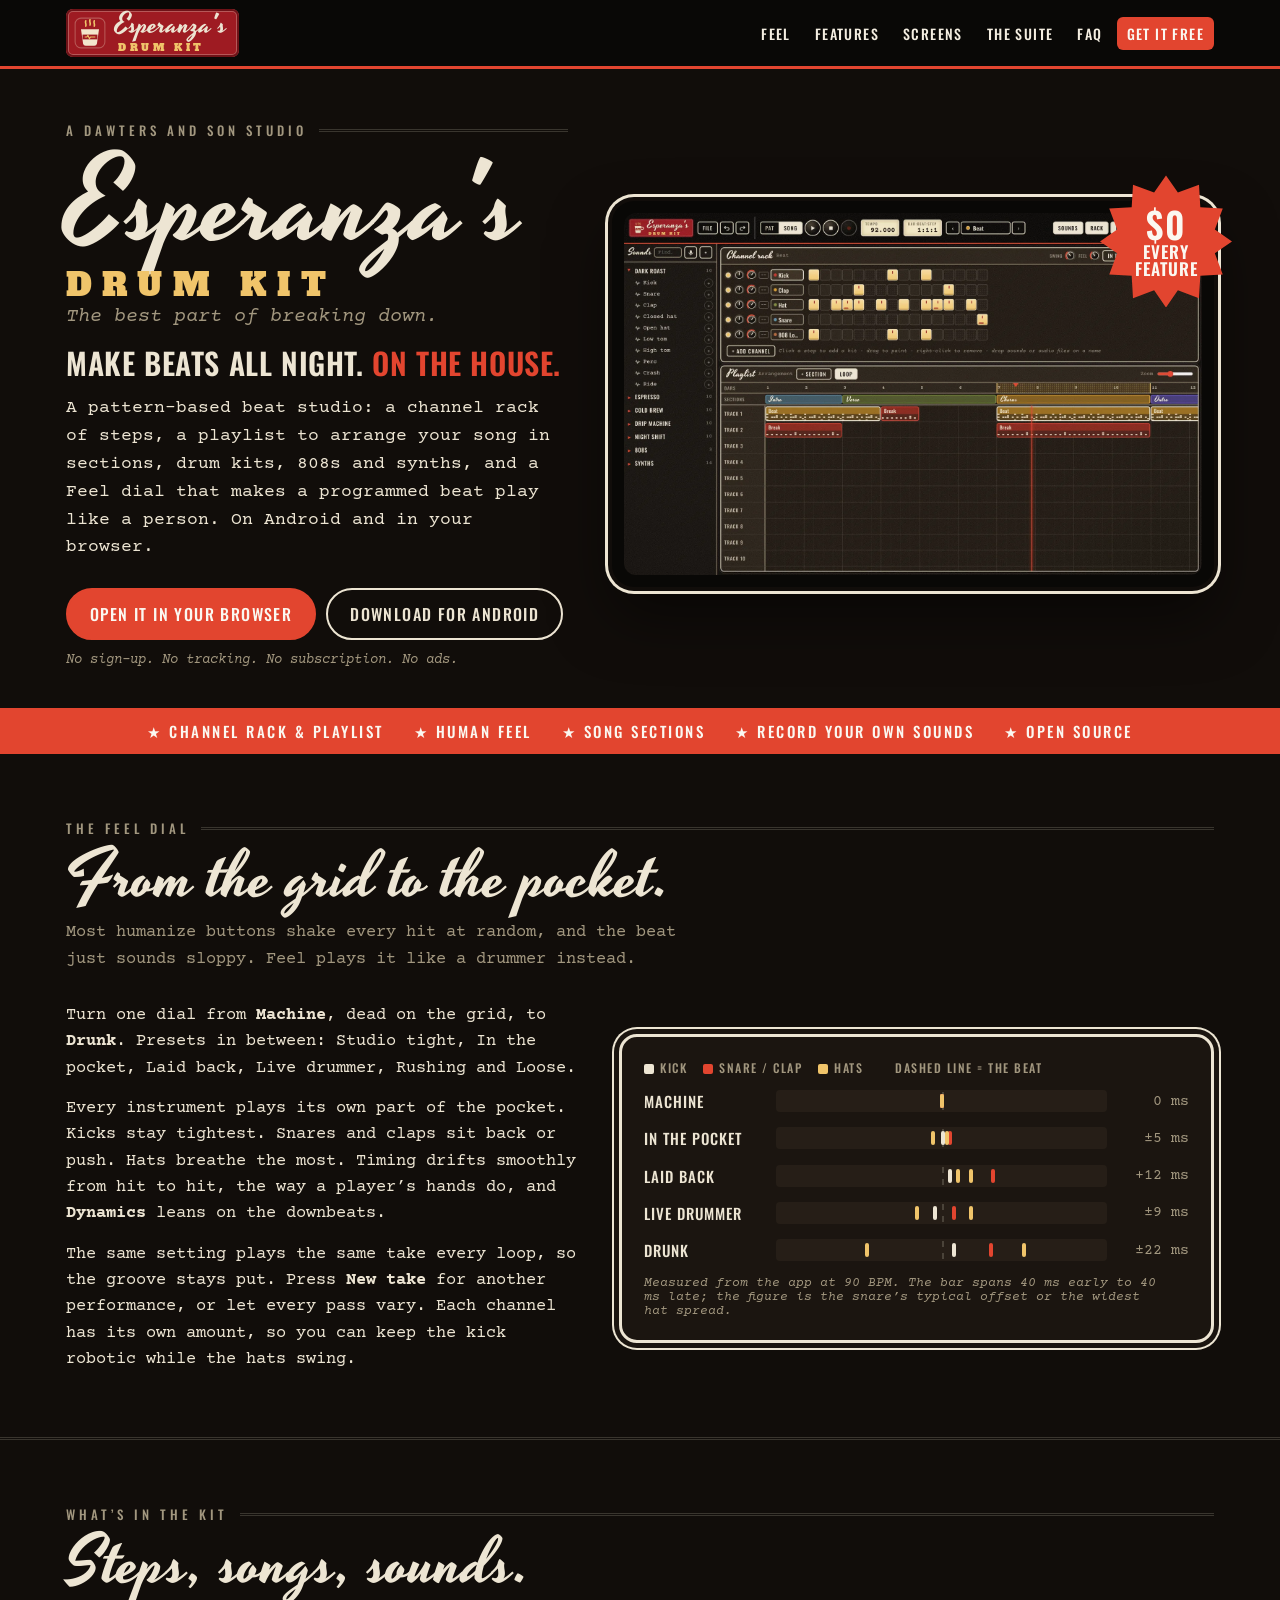
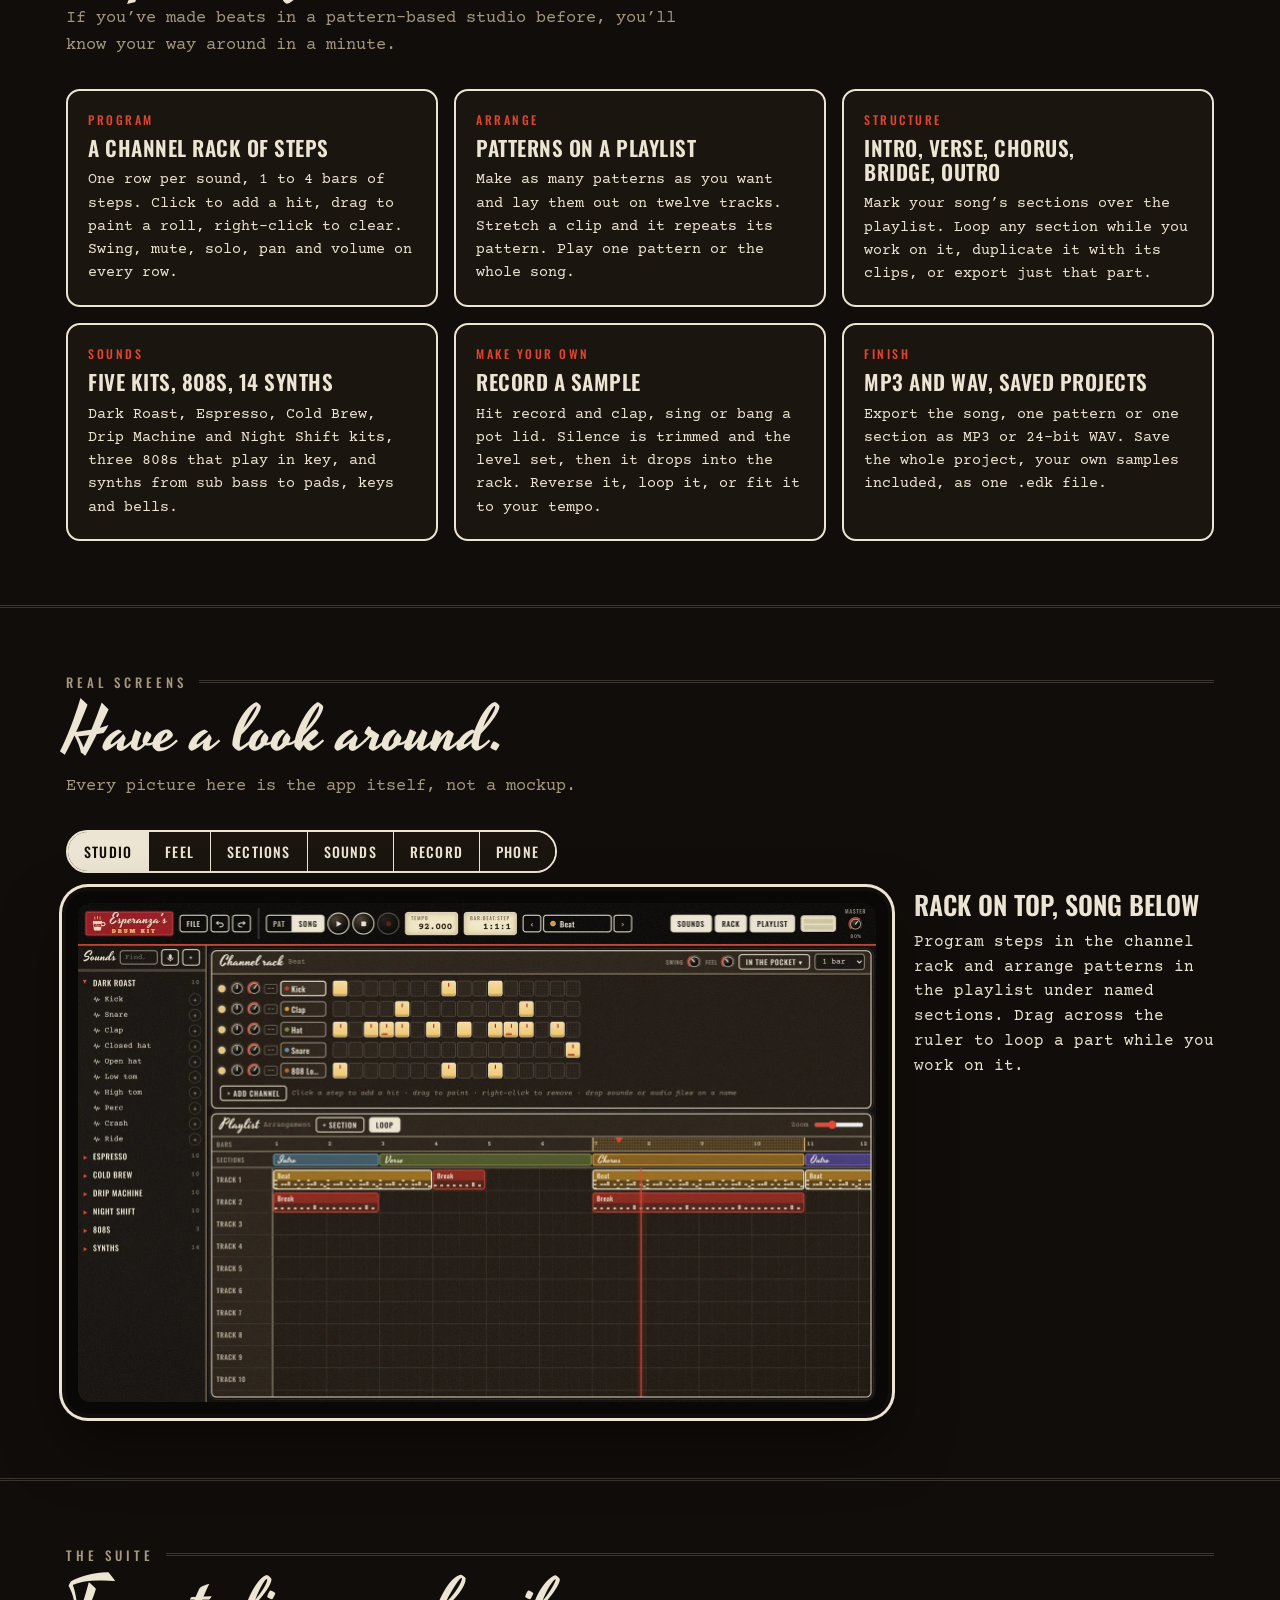
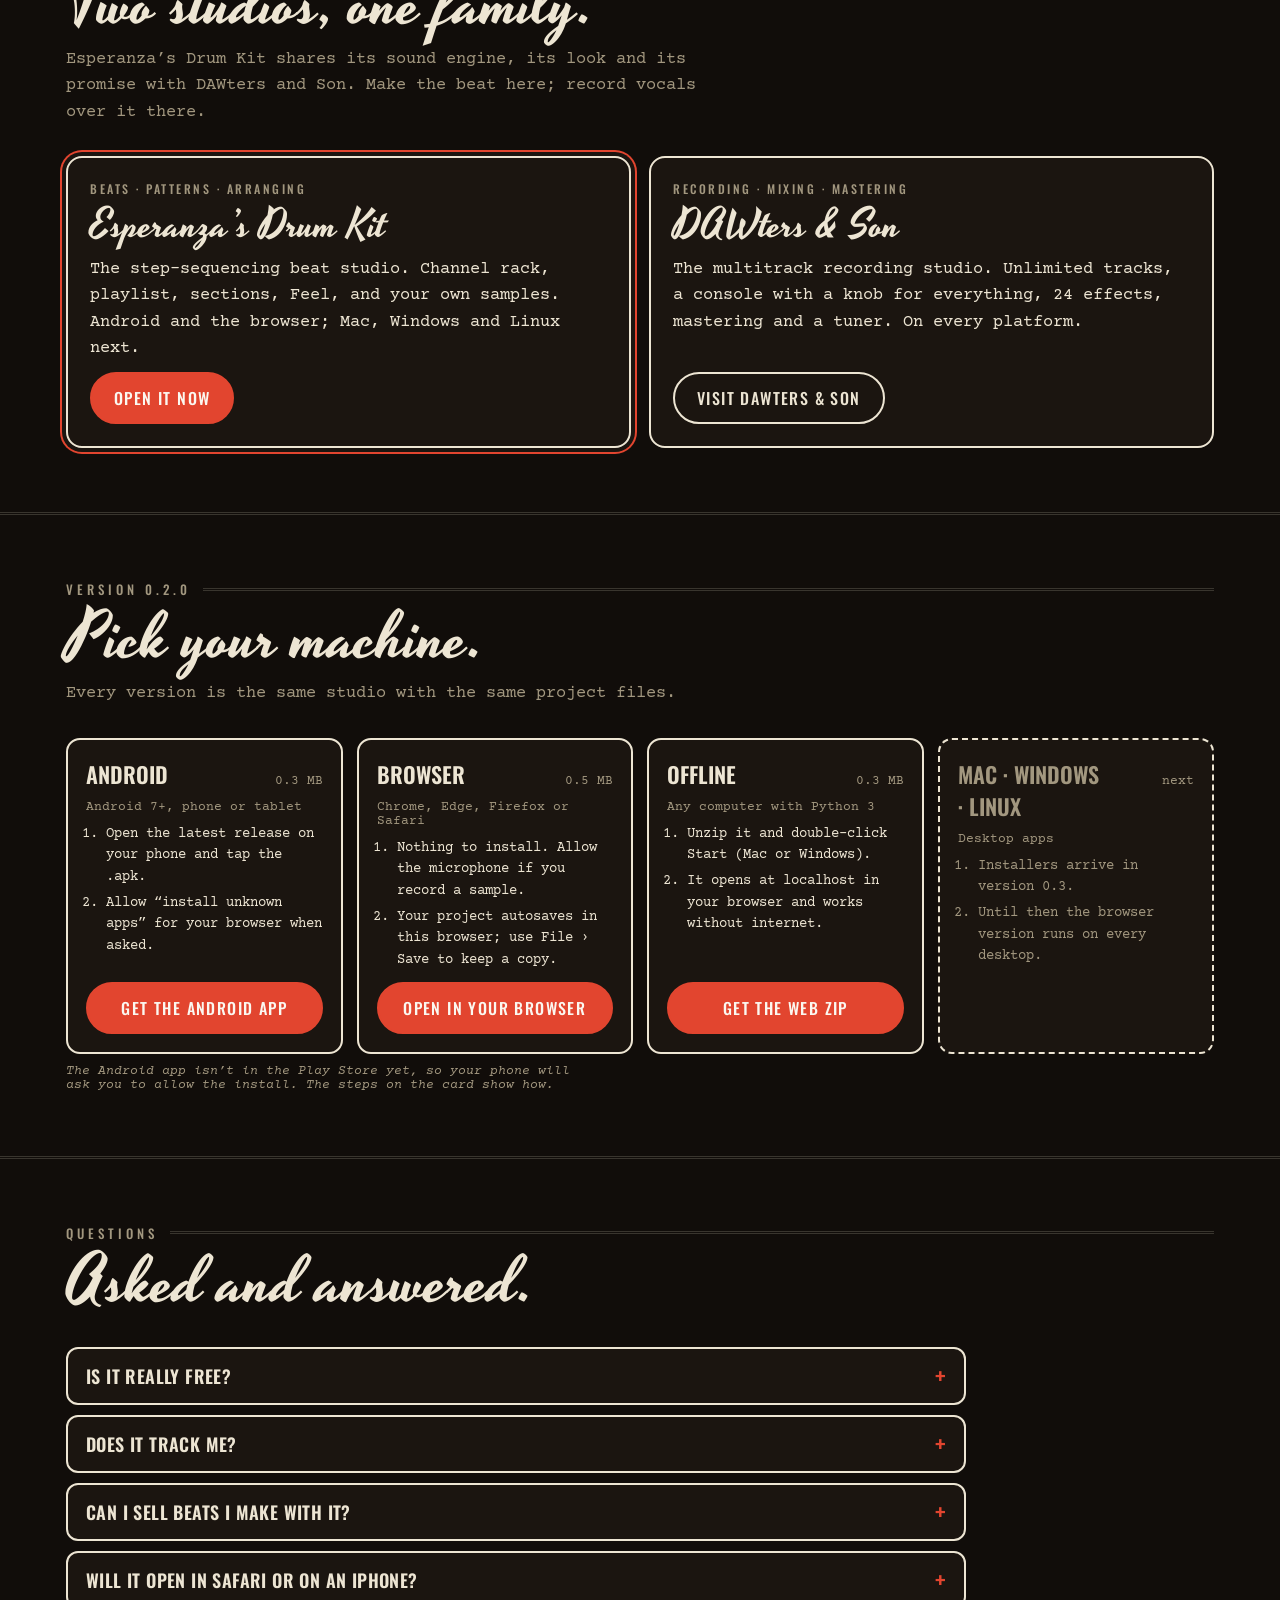
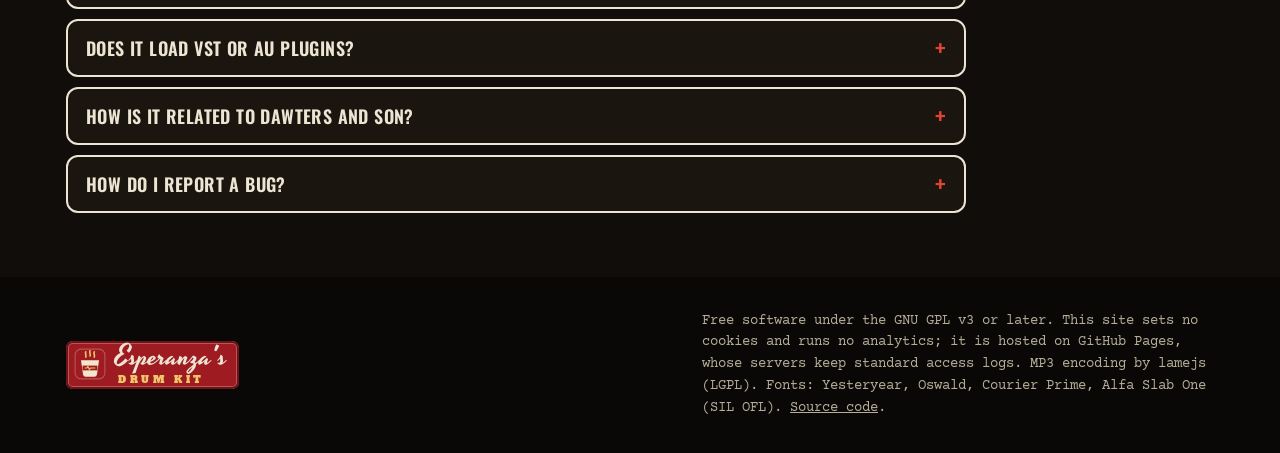
==== site/index.html @ fd04e0df "Suite design system, website and GitHub workflows Percolator v2: the late-show sibling of DAWters an" ====
<!doctype html>
<html lang="en">
<head>
<meta charset="utf-8">
<meta name="viewport" content="width=device-width, initial-scale=1, viewport-fit=cover">
<link rel="icon" href="img/icon.svg" type="image/svg+xml">
<title>Esperanza's Drum Kit</title>
<meta name="description" content="Esperanza's Drum Kit is a free, open-source beat studio: channel rack, playlist, song sections, a Feel dial for human timing, MP3 and WAV export. For Android and the browser. No sign-up, no tracking.">
<meta name="theme-color" content="#090806">
<meta property="og:title" content="Esperanza's Drum Kit: the best part of breaking down">
<meta property="og:description" content="A free, open-source beat studio from the makers of DAWters and Son. No tiers, no sign-up, no tracking.">
<meta property="og:image" content="img/card.webp">
<link rel="preload" href="fonts/yesteryear-latin-400-normal.woff2" as="font" type="font/woff2" crossorigin>
<style>
/* fonts are served from this site: no third-party requests */
@font-face{font-family:'Yesteryear';font-weight:400;font-display:swap;src:url(fonts/yesteryear-latin-400-normal.woff2) format('woff2')}
@font-face{font-family:'Oswald';font-weight:400;font-display:swap;src:url(fonts/oswald-latin-400-normal.woff2) format('woff2')}
@font-face{font-family:'Oswald';font-weight:500;font-display:swap;src:url(fonts/oswald-latin-500-normal.woff2) format('woff2')}
@font-face{font-family:'Oswald';font-weight:600;font-display:swap;src:url(fonts/oswald-latin-600-normal.woff2) format('woff2')}
@font-face{font-family:'Courier Prime';font-weight:400;font-display:swap;src:url(fonts/courier-prime-latin-400-normal.woff2) format('woff2')}
@font-face{font-family:'Courier Prime';font-weight:400;font-style:italic;font-display:swap;src:url(fonts/courier-prime-latin-400-italic.woff2) format('woff2')}
@font-face{font-family:'Courier Prime';font-weight:700;font-display:swap;src:url(fonts/courier-prime-latin-700-normal.woff2) format('woff2')}
@font-face{font-family:'Alfa Slab One';font-weight:400;font-display:swap;src:url(fonts/alfa-slab-one-latin-400-normal.woff2) format('woff2')}
</style>
<style>
/* Layout: the late show of the DAWters and Son broadcast. Black station band with a red pinstripe, coffee-dark paper,
   script title cards, cream ink outlines, one sponsor-red accent, and the can-red wordmark plate as EDK's own mark. */
:root {
  --ink: #EDE5D3; --paper: #110D0A; --card: #1B1510; --card-2: #261E17; --muted: #A2977F; --rule: rgba(237,229,211,.18);
  --red: #E2452F; --red-ink: #FBF8F1; --band: #090806; --band-ink: #F4EEE1; --can: #9E1B22; --can-2: #6F1217; --gold: #F0C46A; --dial: #F1E6C4;
  --script: 'Yesteryear', 'Brush Script MT', cursive;
  --slab: 'Alfa Slab One', Rockwell, 'Roboto Slab', serif;
  --head: 'Oswald', 'Arial Narrow', 'Helvetica Neue', sans-serif;
  --mono: 'Courier Prime', 'Courier New', ui-monospace, monospace;
  --wrap: 1180px;
  color-scheme: dark;
}
* { box-sizing: border-box; }
body { margin: 0; background: var(--paper); color: var(--ink); font: 400 17px/1.55 var(--mono); }
body::before { content: ""; position: fixed; inset: 0 0 auto; height: env(safe-area-inset-top, 0px); z-index: 10; background: var(--band); }
a { color: inherit; }
img { max-width: 100%; display: block; }
.wrap { max-width: var(--wrap); margin: 0 auto; padding-left: max(16px, env(safe-area-inset-left, 0px)); padding-right: max(16px, env(safe-area-inset-right, 0px)); }
h1, h2, h3 { text-wrap: balance; margin: 0; font-weight: 400; }
p { margin: 0; max-width: 64ch; }
:focus-visible { outline: 3px solid var(--red); outline-offset: 3px; }
@media (prefers-reduced-motion: reduce) { * { animation: none !important; transition: none !important; scroll-behavior: auto !important; } }
html { scroll-behavior: smooth; }
/* ---------- station band ---------- */
.band { position: sticky; top: env(safe-area-inset-top, 0px); z-index: 9; background: var(--band); color: var(--band-ink); box-shadow: 0 3px 0 var(--red); }
.band .wrap { display: flex; align-items: center; gap: 18px; padding-block: 9px; }
.plate { display: inline-flex; align-items: center; gap: 8px; padding: 3px 12px 4px 7px; background: var(--can); border-radius: 7px; box-shadow: inset 0 0 0 2px var(--can-2), inset 0 0 0 3px rgba(237,229,211,.3); text-decoration: none; color: var(--ink); }
.plate img { width: 34px; height: 34px; }
.plate span { display: block; line-height: 1; }
.plate b { display: block; font: 400 28px/1 var(--script); margin-bottom: 3px; }
.plate small { display: block; font: 400 10px/1 var(--slab); letter-spacing: 3.6px; color: var(--gold); padding-left: 3px; }
.nav { display: flex; gap: 4px; margin-left: auto; flex-wrap: wrap; justify-content: flex-end; }
.nav a { font: 500 14px var(--head); letter-spacing: 1.4px; text-transform: uppercase; text-decoration: none; padding: 6px 10px; border-radius: 6px; }
.nav a:hover { background: var(--band-ink); color: var(--band); }
.nav a.cta { background: var(--red); color: var(--red-ink); }
@media (max-width: 760px) { .nav a:not(.cta) { display: none; } }
/* ---------- hero ---------- */
.hero { padding-block: 54px 40px; }
.hero .wrap { display: grid; grid-template-columns: minmax(0, 1fr) minmax(0, 1.2fr); gap: 44px; align-items: center; }
.eyebrow { font: 500 13px var(--head); letter-spacing: 4px; text-transform: uppercase; color: var(--muted); display: flex; align-items: center; gap: 12px; }
.eyebrow::after { content: ''; flex: 1; border-top: 3px double var(--rule); }
.hero h1 { margin-block: 14px 4px; line-height: .9; }
.hero h1 b { display: block; font: 400 clamp(70px, 9vw, 118px)/.95 var(--script); font-weight: 400; }
.hero h1 small { display: block; font: 400 clamp(22px, 2.6vw, 32px)/1 var(--slab); letter-spacing: .32em; color: var(--gold); margin-top: 6px; }
.motto { font: italic 400 20px var(--mono); color: var(--muted); margin-bottom: 18px; }
.hero .sub { font: 600 clamp(22px, 2.6vw, 30px)/1.15 var(--head); text-transform: uppercase; letter-spacing: .6px; margin-bottom: 14px; }
.hero .sub em { font-style: normal; color: var(--red); }
.hero p.lead { font-size: 18px; margin-bottom: 26px; }
.btns { display: flex; flex-wrap: wrap; gap: 10px; }
.btn { display: inline-flex; align-items: center; gap: 8px; padding: 12px 22px; border: 2px solid var(--ink); border-radius: 999px; font: 500 16px var(--head); letter-spacing: 1.4px; text-transform: uppercase; text-decoration: none; background: transparent; color: var(--ink); cursor: pointer; }
.btn:hover { background: var(--card-2); }
.btn.red { background: var(--red); border-color: var(--red); color: var(--red-ink); }
.btn.red:hover { filter: brightness(1.08); }
.small-note { font: italic 400 14px var(--mono); color: var(--muted); margin-top: 12px; }
.tv { position: relative; background: var(--band); padding: 12px; border-radius: 22px; box-shadow: 0 0 0 4px var(--paper), 0 0 0 7px var(--ink), 0 28px 60px rgba(0,0,0,.5); }
.tv img { border-radius: 12px; width: 100%; height: auto; aspect-ratio: 16 / 10; object-fit: cover; }
.burst { position: absolute; top: -26px; right: -18px; width: 132px; height: 132px; display: grid; place-items: center; text-align: center; background: var(--red); color: var(--red-ink); font: 600 17px/1.05 var(--head); text-transform: uppercase; letter-spacing: 1px;
  clip-path: polygon(50% 0, 59% 13%, 75% 7%, 76% 24%, 93% 25%, 87% 41%, 100% 50%, 87% 59%, 93% 75%, 76% 76%, 75% 93%, 59% 87%, 50% 100%, 41% 87%, 25% 93%, 24% 76%, 7% 75%, 13% 59%, 0 50%, 13% 41%, 7% 25%, 24% 24%, 25% 7%, 41% 13%); }
.burst b { font-size: 36px; display: block; }
@media (max-width: 900px) { .hero .wrap { grid-template-columns: 1fr; } .burst { width: 104px; height: 104px; font-size: 14px; right: -6px; } .burst b { font-size: 28px; } }
/* ---------- ribbon ---------- */
.ribbon { background: var(--red); color: var(--red-ink); }
.ribbon .wrap { display: flex; flex-wrap: wrap; gap: 8px 30px; justify-content: center; padding-block: 12px; font: 500 15px var(--head); letter-spacing: 2.5px; text-transform: uppercase; }
.ribbon span::before { content: '★ '; }
/* ---------- sections ---------- */
section.s { padding-block: 64px; scroll-margin-top: 64px; }
section.s + section.s { border-top: 3px double var(--rule); }
.title-card { display: flex; flex-direction: column; gap: 8px; margin-bottom: 30px; }
.title-card h2 { font: 400 clamp(44px, 5.6vw, 66px)/1 var(--script); }
.title-card p { color: var(--muted); }
/* feel dial */
.feel { display: grid; grid-template-columns: minmax(0, 1fr) minmax(0, 1.15fr); gap: 36px; align-items: center; }
.scale { border: 3px solid var(--ink); border-radius: 18px; background: var(--card); box-shadow: 0 0 0 5px var(--card), 0 0 0 7px var(--ink); padding: 22px; display: flex; flex-direction: column; gap: 14px; }
.scale .row { display: grid; grid-template-columns: 120px minmax(0, 1fr) 70px; gap: 12px; align-items: center; font-size: 15px; }
.scale .row b { font: 500 15px var(--head); letter-spacing: 1px; text-transform: uppercase; }
.scale .row i { font-style: normal; color: var(--muted); text-align: right; font-variant-numeric: tabular-nums; }
.track { position: relative; height: 22px; border-radius: 4px; background: var(--card-2); }
.track::before { content: ''; position: absolute; left: 50%; top: 2px; bottom: 2px; border-left: 2px dashed var(--rule); }
.track span { position: absolute; top: 4px; width: 4px; height: 14px; border-radius: 2px; background: var(--gold); margin-left: -2px; }
.track span.k { background: var(--ink); }
.track span.s { background: var(--red); }
.legend { display: flex; gap: 16px; flex-wrap: wrap; font: 500 12px var(--head); letter-spacing: 1.5px; text-transform: uppercase; color: var(--muted); }
.legend span::before { content: ''; display: inline-block; width: 10px; height: 10px; border-radius: 2px; margin-right: 6px; vertical-align: -1px; background: var(--c); }
@media (max-width: 860px) { .feel { grid-template-columns: 1fr; } .scale .row { grid-template-columns: 92px minmax(0, 1fr) 56px; } }
/* features */
.feat { display: grid; grid-template-columns: repeat(3, minmax(0, 1fr)); gap: 16px; }
.f { border: 2px solid var(--ink); border-radius: 14px; background: var(--card); padding: 20px; display: flex; flex-direction: column; gap: 8px; }
.f h3 { font: 600 21px/1.15 var(--head); letter-spacing: .5px; text-transform: uppercase; }
.f .k { font: 500 12px var(--head); letter-spacing: 2.5px; text-transform: uppercase; color: var(--red); }
.f p { font-size: 15px; }
@media (max-width: 960px) { .feat { grid-template-columns: repeat(2, minmax(0, 1fr)); } }
@media (max-width: 600px) { .feat { grid-template-columns: 1fr; } }
/* screens */
.tabs { display: inline-flex; flex-wrap: wrap; border: 2px solid var(--ink); border-radius: 999px; overflow: hidden; margin-bottom: 18px; }
.tabs button { border: 0; background: var(--card); color: var(--ink); padding: 9px 16px; font: 500 14px var(--head); letter-spacing: 1.2px; text-transform: uppercase; cursor: pointer; }
.tabs button + button { border-left: 1px solid var(--ink); }
.tabs button[aria-selected="true"] { background: var(--ink); color: var(--paper); }
.screen { display: grid; grid-template-columns: minmax(0, 1fr) 300px; gap: 26px; align-items: start; }
.screen .tv img { aspect-ratio: auto; }
.screen.phone { grid-template-columns: 300px minmax(0, 1fr); }
.screen.phone .tv { max-width: 300px; }
.cap h3 { font: 600 26px/1.1 var(--head); text-transform: uppercase; margin-bottom: 10px; }
.cap p { font-size: 16px; }
@media (max-width: 900px) { .screen, .screen.phone { grid-template-columns: 1fr; } .screen.phone .tv { margin-inline: auto; } }
/* the suite */
.suite { display: grid; grid-template-columns: repeat(2, minmax(0, 1fr)); gap: 18px; }
.app { border: 2px solid var(--ink); border-radius: 16px; background: var(--card); padding: 22px; display: flex; flex-direction: column; gap: 10px; }
.app.here { box-shadow: 0 0 0 4px var(--card), 0 0 0 6px var(--red); }
.app h3 { font: 400 40px/1 var(--script); }
.app .k { font: 500 12px var(--head); letter-spacing: 2.5px; text-transform: uppercase; color: var(--muted); }
.app .btn { align-self: flex-start; margin-top: auto; }
@media (max-width: 760px) { .suite { grid-template-columns: 1fr; } }
/* downloads */
.dl { display: grid; grid-template-columns: repeat(auto-fill, minmax(260px, 1fr)); gap: 14px; }
.d { border: 2px solid var(--ink); border-radius: 14px; background: var(--card); padding: 18px; display: flex; flex-direction: column; gap: 10px; }
.d.soon { border-style: dashed; color: var(--muted); }
.d h3 { font: 600 22px var(--head); text-transform: uppercase; display: flex; justify-content: space-between; align-items: baseline; gap: 8px; }
.d h3 small { font: 400 13px var(--mono); color: var(--muted); text-transform: none; }
.d .file { font: 400 13px var(--mono); color: var(--muted); }
.d ol { margin: 0; padding-left: 20px; font-size: 14px; display: flex; flex-direction: column; gap: 4px; }
.d .btn { justify-content: center; margin-top: auto; }
.src { font: italic 400 13px var(--mono); color: var(--muted); margin-top: 10px; }
/* faq */
.faq { display: grid; gap: 10px; max-width: 900px; }
details { border: 2px solid var(--ink); border-radius: 12px; background: var(--card); padding: 0 18px; }
summary { cursor: pointer; padding: 14px 0; font: 600 18px var(--head); text-transform: uppercase; letter-spacing: .4px; list-style: none; display: flex; justify-content: space-between; gap: 12px; }
summary::-webkit-details-marker { display: none; }
summary::after { content: '+'; color: var(--red); font-size: 24px; line-height: 1; }
details[open] summary::after { content: '–'; }
details p { padding-bottom: 16px; font-size: 15px; }
/* footer */
footer { background: var(--band); color: var(--band-ink); }
footer .wrap { padding-block: 34px; display: flex; flex-wrap: wrap; gap: 18px 40px; justify-content: space-between; align-items: center; font-size: 14px; }
footer p { color: #B6AC98; max-width: 64ch; }
</style>
</head>
<body>
<header class="band">
  <div class="wrap">
    <a class="plate" href="#top"><img src="img/icon.svg" alt="" width="34" height="34"><span><b>Esperanza's</b><small>DRUM KIT</small></span></a>
    <nav class="nav" aria-label="Sections">
      <a href="#feel">Feel</a><a href="#features">Features</a><a href="#screens">Screens</a><a href="#suite">The suite</a><a href="#faq">FAQ</a><a class="cta" href="#get">Get it free</a>
    </nav>
  </div>
</header>

<main id="top">
  <section class="hero">
    <div class="wrap">
      <div>
        <div class="eyebrow">A DAWters and Son studio</div>
        <h1><b>Esperanza's</b><small>DRUM KIT</small></h1>
        <p class="motto">The best part of breaking down.</p>
        <div class="sub">Make beats all night. <em>On the house.</em></div>
        <p class="lead">A pattern-based beat studio: a channel rack of steps, a playlist to arrange your song in sections, drum kits, 808s and synths, and a Feel dial that makes a programmed beat play like a person. On Android and in your browser.</p>
        <div class="btns"><a class="btn red" href="app/">Open it in your browser</a><a class="btn" href="#get">Download for Android</a></div>
        <p class="small-note">No sign-up. No tracking. No subscription. No ads.</p>
      </div>
      <div class="tv">
        <img src="img/studio.webp" width="1600" height="1000" alt="The studio: the channel rack with a beat programmed in its steps, and the playlist below with Intro, Verse, Chorus and Outro sections and the chorus looping.">
        <div class="burst"><span><b>$0</b>every<br>feature</span></div>
      </div>
    </div>
  </section>

  <div class="ribbon"><div class="wrap"><span>Channel rack &amp; playlist</span><span>Human feel</span><span>Song sections</span><span>Record your own sounds</span><span>Open source</span></div></div>

  <section class="s" id="feel">
    <div class="wrap">
      <div class="title-card"><div class="eyebrow">The Feel dial</div><h2>From the grid to the pocket.</h2><p>Most humanize buttons shake every hit at random, and the beat just sounds sloppy. Feel plays it like a drummer instead.</p></div>
      <div class="feel">
        <div style="display:flex;flex-direction:column;gap:14px">
          <p>Turn one dial from <b>Machine</b>, dead on the grid, to <b>Drunk</b>. Presets in between: Studio tight, In the pocket, Laid back, Live drummer, Rushing and Loose.</p>
          <p>Every instrument plays its own part of the pocket. Kicks stay tightest. Snares and claps sit back or push. Hats breathe the most. Timing drifts smoothly from hit to hit, the way a player’s hands do, and <b>Dynamics</b> leans on the downbeats.</p>
          <p>The same setting plays the same take every loop, so the groove stays put. Press <b>New take</b> for another performance, or let every pass vary. Each channel has its own amount, so you can keep the kick robotic while the hats swing.</p>
        </div>
        <div class="scale" role="img" aria-label="Where hits land at three Feel settings: on the grid at Machine; a laid-back snare about 12 milliseconds late at Laid back; a wider spread at Drunk.">
          <div class="legend"><span style="--c:var(--ink)">Kick</span><span style="--c:var(--red)">Snare / clap</span><span style="--c:var(--gold)">Hats</span><span>Dashed line = the beat</span></div>
          <div class="row"><b>Machine</b><div class="track"><span class="k" style="left:50%"></span><span class="s" style="left:50%"></span><span style="left:50%"></span></div><i>0 ms</i></div>
          <div class="row"><b>In the pocket</b><div class="track"><span class="k" style="left:50.4%"></span><span class="s" style="left:52.4%"></span><span style="left:51.6%"></span><span style="left:47.5%"></span></div><i>±5 ms</i></div>
          <div class="row"><b>Laid back</b><div class="track"><span class="k" style="left:52.5%"></span><span class="s" style="left:65.4%"></span><span style="left:58.8%"></span><span style="left:55%"></span></div><i>+12 ms</i></div>
          <div class="row"><b>Live drummer</b><div class="track"><span class="k" style="left:48.1%"></span><span class="s" style="left:53.8%"></span><span style="left:42.5%"></span><span style="left:58.8%"></span></div><i>±9 ms</i></div>
          <div class="row"><b>Drunk</b><div class="track"><span class="k" style="left:53.8%"></span><span class="s" style="left:65%"></span><span style="left:27.5%"></span><span style="left:75%"></span></div><i>±22 ms</i></div>
          <p class="src" style="margin:0">Measured from the app at 90 BPM. The bar spans 40 ms early to 40 ms late; the figure is the snare’s typical offset or the widest hat spread.</p>
        </div>
      </div>
    </div>
  </section>

  <section class="s" id="features">
    <div class="wrap">
      <div class="title-card"><div class="eyebrow">What’s in the kit</div><h2>Steps, songs, sounds.</h2><p>If you’ve made beats in a pattern-based studio before, you’ll know your way around in a minute.</p></div>
      <div class="feat">
        <div class="f"><div class="k">Program</div><h3>A channel rack of steps</h3><p>One row per sound, 1 to 4 bars of steps. Click to add a hit, drag to paint a roll, right-click to clear. Swing, mute, solo, pan and volume on every row.</p></div>
        <div class="f"><div class="k">Arrange</div><h3>Patterns on a playlist</h3><p>Make as many patterns as you want and lay them out on twelve tracks. Stretch a clip and it repeats its pattern. Play one pattern or the whole song.</p></div>
        <div class="f"><div class="k">Structure</div><h3>Intro, verse, chorus, bridge, outro</h3><p>Mark your song’s sections over the playlist. Loop any section while you work on it, duplicate it with its clips, or export just that part.</p></div>
        <div class="f"><div class="k">Sounds</div><h3>Five kits, 808s, 14 synths</h3><p>Dark Roast, Espresso, Cold Brew, Drip Machine and Night Shift kits, three 808s that play in key, and synths from sub bass to pads, keys and bells.</p></div>
        <div class="f"><div class="k">Make your own</div><h3>Record a sample</h3><p>Hit record and clap, sing or bang a pot lid. Silence is trimmed and the level set, then it drops into the rack. Reverse it, loop it, or fit it to your tempo.</p></div>
        <div class="f"><div class="k">Finish</div><h3>MP3 and WAV, saved projects</h3><p>Export the song, one pattern or one section as MP3 or 24-bit WAV. Save the whole project, your own samples included, as one .edk file.</p></div>
      </div>
    </div>
  </section>

  <section class="s" id="screens">
    <div class="wrap">
      <div class="title-card"><div class="eyebrow">Real screens</div><h2>Have a look around.</h2><p>Every picture here is the app itself, not a mockup.</p></div>
      <div class="tabs" role="tablist" aria-label="Screens" id="tabs"></div>
      <div id="screen"></div>
    </div>
  </section>

  <section class="s" id="suite">
    <div class="wrap">
      <div class="title-card"><div class="eyebrow">The suite</div><h2>Two studios, one family.</h2><p>Esperanza’s Drum Kit shares its sound engine, its look and its promise with DAWters and Son. Make the beat here; record vocals over it there.</p></div>
      <div class="suite">
        <div class="app here"><div class="k">Beats · patterns · arranging</div><h3>Esperanza’s Drum Kit</h3><p>The step-sequencing beat studio. Channel rack, playlist, sections, Feel, and your own samples. Android and the browser; Mac, Windows and Linux next.</p><a class="btn red" href="app/">Open it now</a></div>
        <div class="app"><div class="k">Recording · mixing · mastering</div><h3>DAWters &amp; Son</h3><p>The multitrack recording studio. Unlimited tracks, a console with a knob for everything, 24 effects, mastering and a tuner. On every platform.</p><a class="btn" href="https://dawters-and-son.github.io/dawters-and-son/" rel="noopener">Visit DAWters &amp; Son</a></div>
      </div>
    </div>
  </section>

  <section class="s" id="get">
    <div class="wrap">
      <div class="title-card"><div class="eyebrow" id="ver">Version 0.2</div><h2>Pick your machine.</h2><p>Every version is the same studio with the same project files.</p></div>
      <div class="dl" id="dl"></div>
      <p class="src">The Android app isn’t in the Play Store yet, so your phone will ask you to allow the install. The steps on the card show how.</p>
    </div>
  </section>

  <section class="s" id="faq">
    <div class="wrap">
      <div class="title-card"><div class="eyebrow">Questions</div><h2>Asked and answered.</h2></div>
      <div class="faq">
        <details><summary>Is it really free?</summary><p>Yes. No paid tiers, no ads, no account, no trial and no data collection. The source code is public under the GNU GPL, so anyone can read it, change it and share it.</p></details>
        <details><summary>Does it track me?</summary><p>No. The app has no analytics and never sends anything over the internet. Your beats, samples and settings stay on your device.</p></details>
        <details><summary>Can I sell beats I make with it?</summary><p>Yes. What you make is yours. Every factory drum sound is synthesised by the app itself, so there are no sample licences to worry about either.</p></details>
        <details><summary>Will it open in Safari or on an iPhone?</summary><p>Yes, from this site: use the “Open it in your browser” button. Safari won’t start the audio engine from a file you open directly, so if you download the web version, run its Start launcher instead.</p></details>
        <details><summary>Does it load VST or AU plugins?</summary><p>Not yet. Plugin hosting is planned for the desktop versions. Phones and browsers can’t load outside plugins, so everything built in works everywhere.</p></details>
        <details><summary>How is it related to DAWters and Son?</summary><p>It’s the beat-making half of the same suite. Both share the sound engine and the look, and both are free and open source.</p></details>
        <details><summary>How do I report a bug?</summary><p>Open an issue on the project’s code page with what you did, what you expected and what happened, plus your device and the version from File › About.</p></details>
      </div>
    </div>
  </section>
</main>

<footer>
  <div class="wrap">
    <a class="plate" href="#top"><img src="img/icon.svg" alt="" width="34" height="34"><span><b>Esperanza's</b><small>DRUM KIT</small></span></a>
    <p>Free software under the GNU GPL v3 or later. This site sets no cookies and runs no analytics; it is hosted on GitHub Pages, whose servers keep standard access logs. MP3 encoding by lamejs (LGPL). Fonts: Yesteryear, Oswald, Courier Prime, Alfa Slab One (SIL OFL). <a id="srcLink" href="#">Source code</a>.</p>
  </div>
</footer>

<script>
// Where the files live: change these lines if the project moves.
const REPO = 'https://github.com/Esperanza-s-Drum-Kit/Esperanza-s-Drum-Kit';
const RELEASES = REPO + '/releases';
const V = '0.2.0';
document.getElementById('srcLink').href = REPO;
document.getElementById('ver').textContent = 'Version ' + V;
const DL = [
  { os: 'Android', req: 'Android 7+, phone or tablet', href: RELEASES + '/latest', label: 'Get the Android app', size: '0.3 MB', steps: ['Open the latest release on your phone and tap the .apk.', 'Allow “install unknown apps” for your browser when asked.'] },
  { os: 'Browser', req: 'Chrome, Edge, Firefox or Safari', href: 'app/', label: 'Open in your browser', size: '0.5 MB', steps: ['Nothing to install. Allow the microphone if you record a sample.', 'Your project autosaves in this browser; use File › Save to keep a copy.'] },
  { os: 'Offline', req: 'Any computer with Python 3', href: RELEASES + '/latest', label: 'Get the web zip', size: '0.3 MB', steps: ['Unzip it and double-click Start (Mac or Windows).', 'It opens at localhost in your browser and works without internet.'] },
  { os: 'Mac · Windows · Linux', req: 'Desktop apps', soon: true, size: 'next', steps: ['Installers arrive in version 0.3.', 'Until then the browser version runs on every desktop.'] },
];
const dl = document.getElementById('dl');
DL.forEach((d) => {
  const card = document.createElement('div'); card.className = 'd' + (d.soon ? ' soon' : '');
  card.innerHTML = '<h3>' + d.os + '<small>' + d.size + '</small></h3><div class="file">' + d.req + '</div><ol>' + d.steps.map((s) => '<li>' + s.replace(/</g, '&lt;') + '</li>').join('') + '</ol>';
  if (!d.soon) { const a = document.createElement('a'); a.className = 'btn red'; a.href = d.href; a.rel = 'noopener'; a.textContent = d.label; card.append(a); }
  dl.append(card);
});
const SCREENS = [
  { k: 'studio', t: 'Studio', img: 'studio.webp', h: 'Rack on top, song below', p: 'Program steps in the channel rack and arrange patterns in the playlist under named sections. Drag across the ruler to loop a part while you work on it.' },
  { k: 'feel', t: 'Feel', img: 'feel.webp', h: 'Human timing, on your terms', p: 'Pick a preset or set Amount, Push and Dynamics yourself. The little ticks inside each step show exactly where every hit moved.' },
  { k: 'sections', t: 'Sections', img: 'sections.webp', h: 'Build the song in parts', p: 'Each section can loop, play from its start, duplicate itself with its clips, or export on its own as MP3 or WAV.' },
  { k: 'channel', t: 'Sounds', img: 'channel.webp', h: 'Shape every sound', p: 'Pitch, envelope, filter and level for every sampler, plus reverse, normalize, loop and fit-to-tempo for loops.' },
  { k: 'record', t: 'Record', img: 'record.webp', h: 'Your sounds, in a tap', p: 'Record from the microphone, with the beat playing if you like. The take is trimmed, levelled and named, then added to the rack.' },
  { k: 'phone', t: 'Phone', img: 'phone-rack.webp', phone: true, h: 'The whole studio on your phone', p: 'Rack, playlist and sounds are one tap apart on the bottom bar. Steps are sized for thumbs.' },
];
const tabs = document.getElementById('tabs'), screen = document.getElementById('screen');
const show = (s) => {
  tabs.querySelectorAll('button').forEach((b) => b.setAttribute('aria-selected', b.dataset.k === s.k ? 'true' : 'false'));
  screen.className = 'screen' + (s.phone ? ' phone' : '');
  screen.innerHTML = '<div class="tv"><img src="img/' + s.img + '" alt="' + s.h + '" width="' + (s.phone ? 700 : 1600) + '" height="' + (s.phone ? 1515 : 1000) + '"></div><div class="cap"><h3>' + s.h + '</h3><p>' + s.p + '</p></div>';
};
SCREENS.forEach((s) => { const b = document.createElement('button'); b.setAttribute('role', 'tab'); b.dataset.k = s.k; b.textContent = s.t; b.addEventListener('click', () => show(s)); tabs.append(b); });
show(SCREENS[0]);
SCREENS.slice(1).forEach((s) => { const i = new Image(); i.src = 'img/' + s.img; });
</script>
</body>
</html>
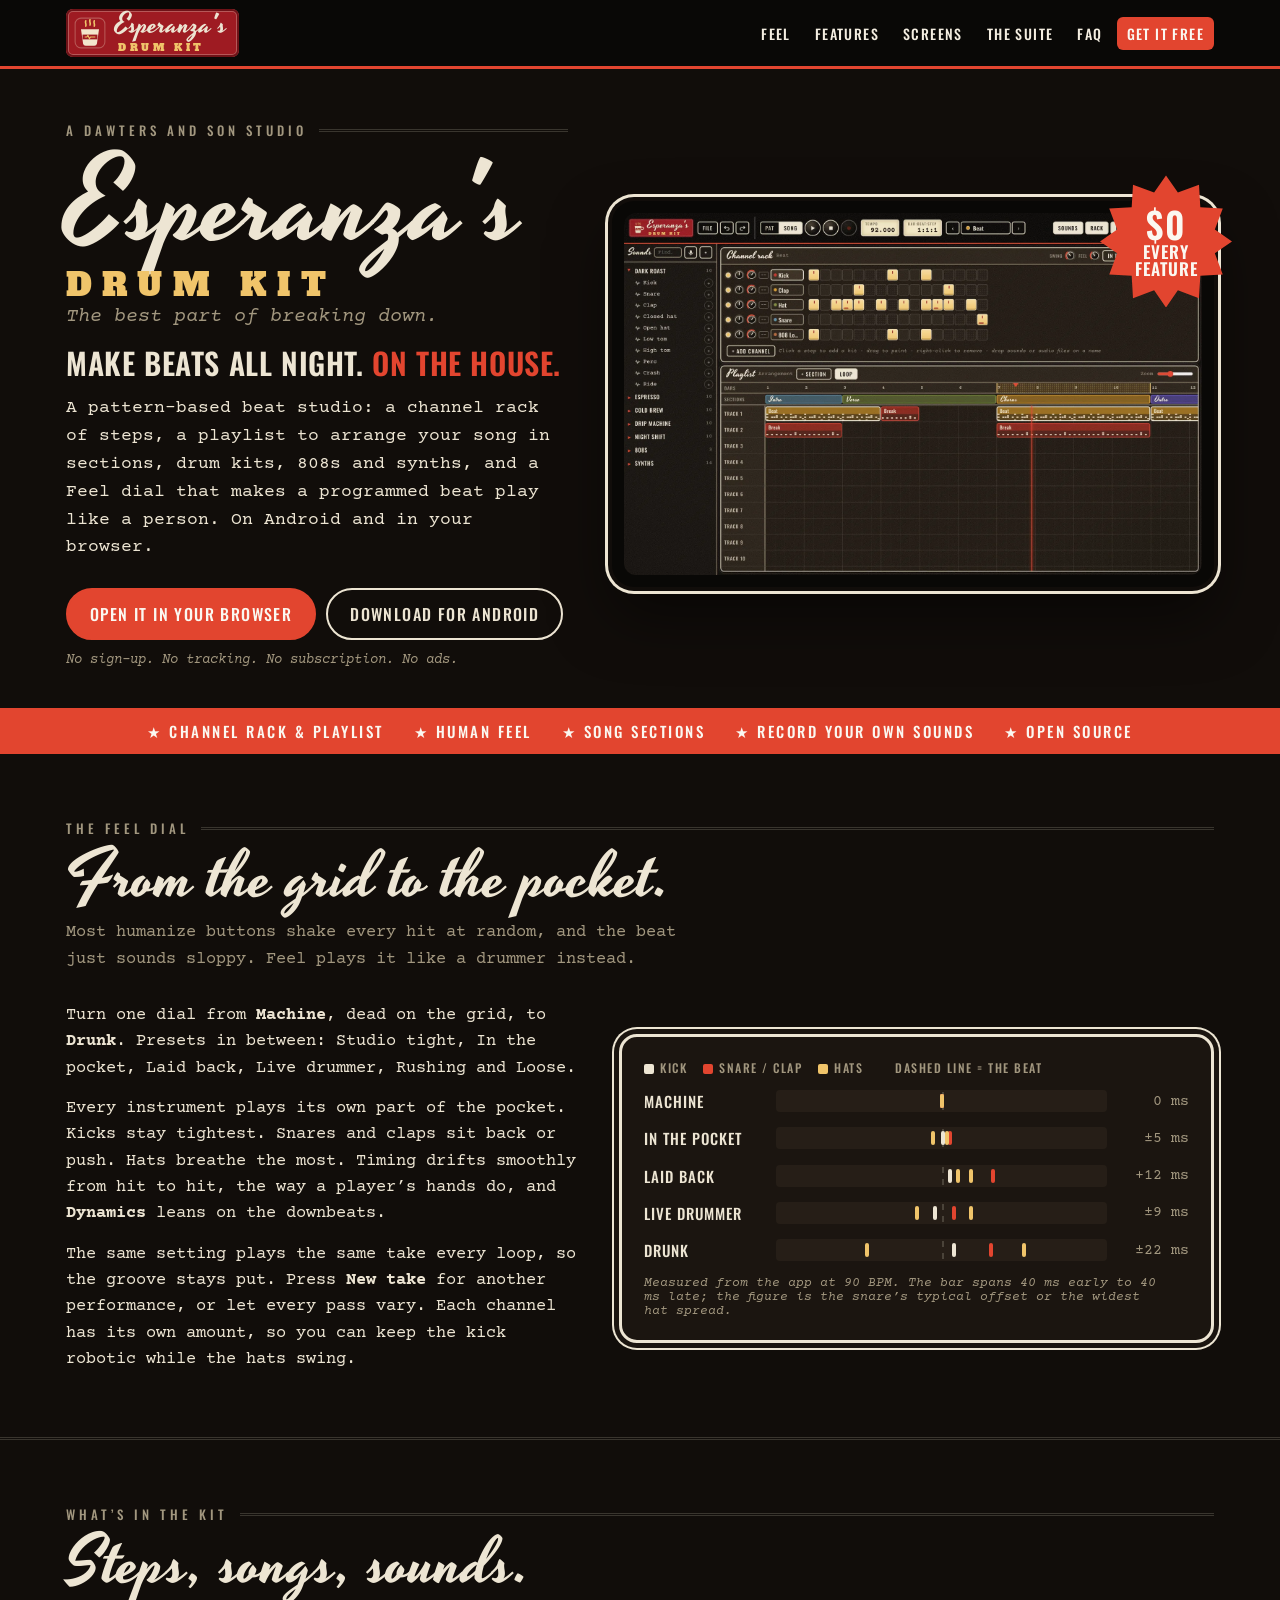
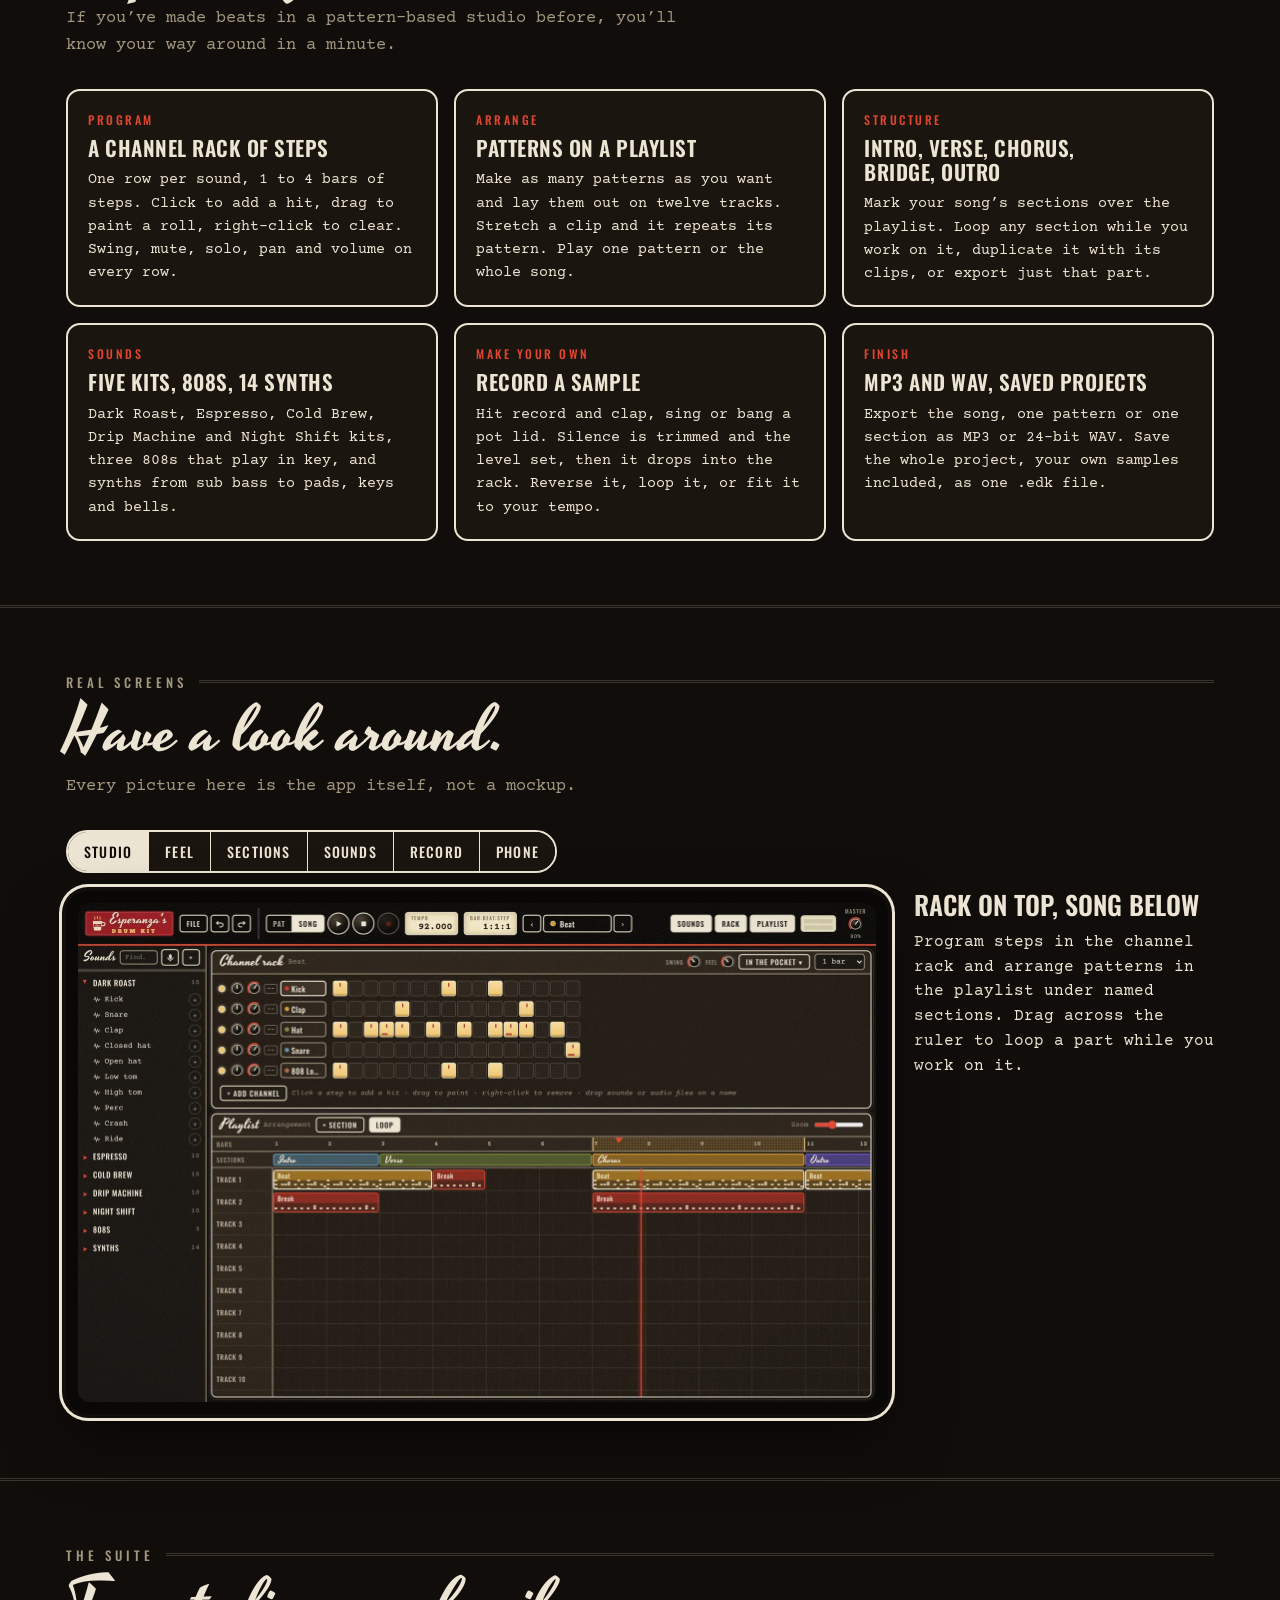
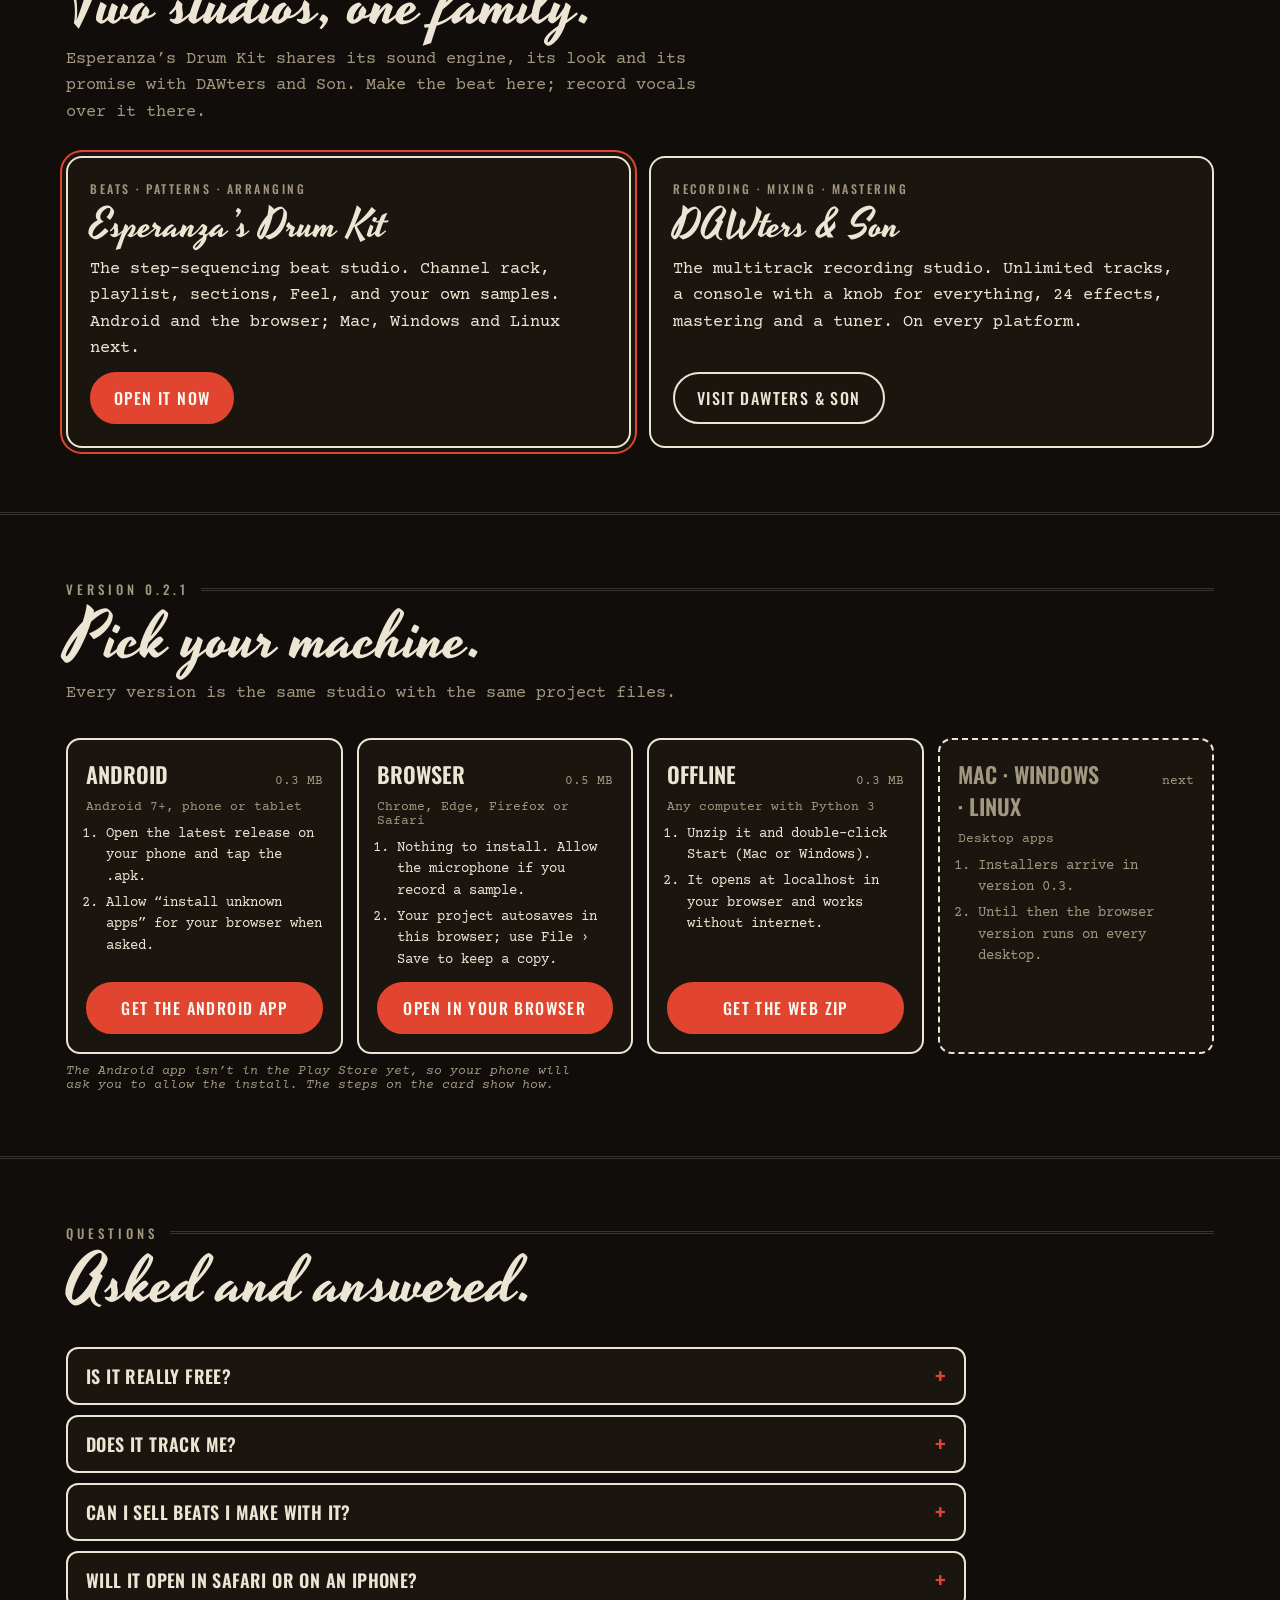
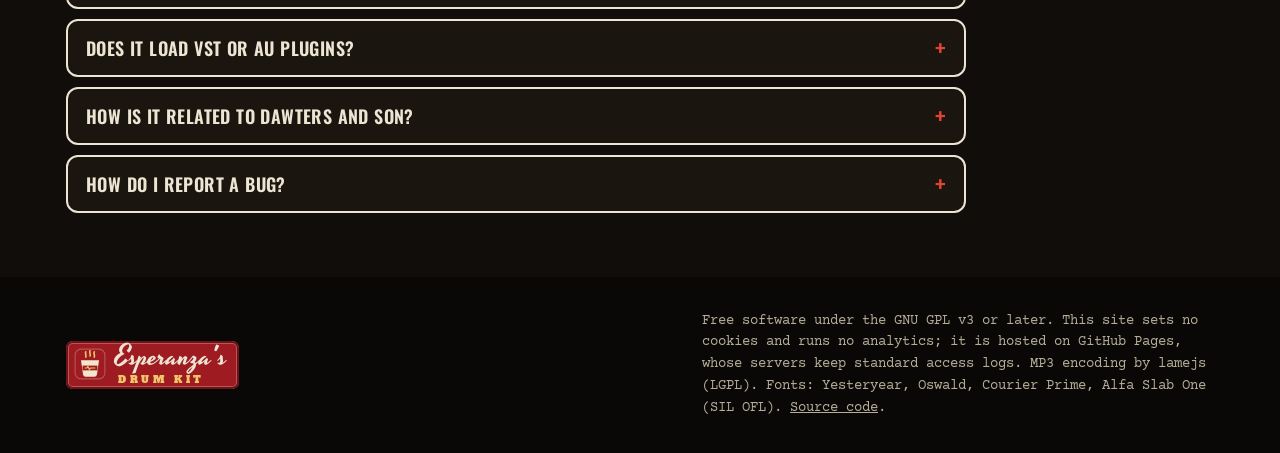
==== commit 621d985e: "0.2.1: home note moves the key; synths preview on click Turning a channel's Home note now transposes" ====
--- a/site/index.html
+++ b/site/index.html
@@ -279,7 +279,7 @@
 // Where the files live: change these lines if the project moves.
 const REPO = 'https://github.com/Esperanza-s-Drum-Kit/Esperanza-s-Drum-Kit';
 const RELEASES = REPO + '/releases';
-const V = '0.2.0';
+const V = '0.2.1';
 document.getElementById('srcLink').href = REPO;
 document.getElementById('ver').textContent = 'Version ' + V;
 const DL = [
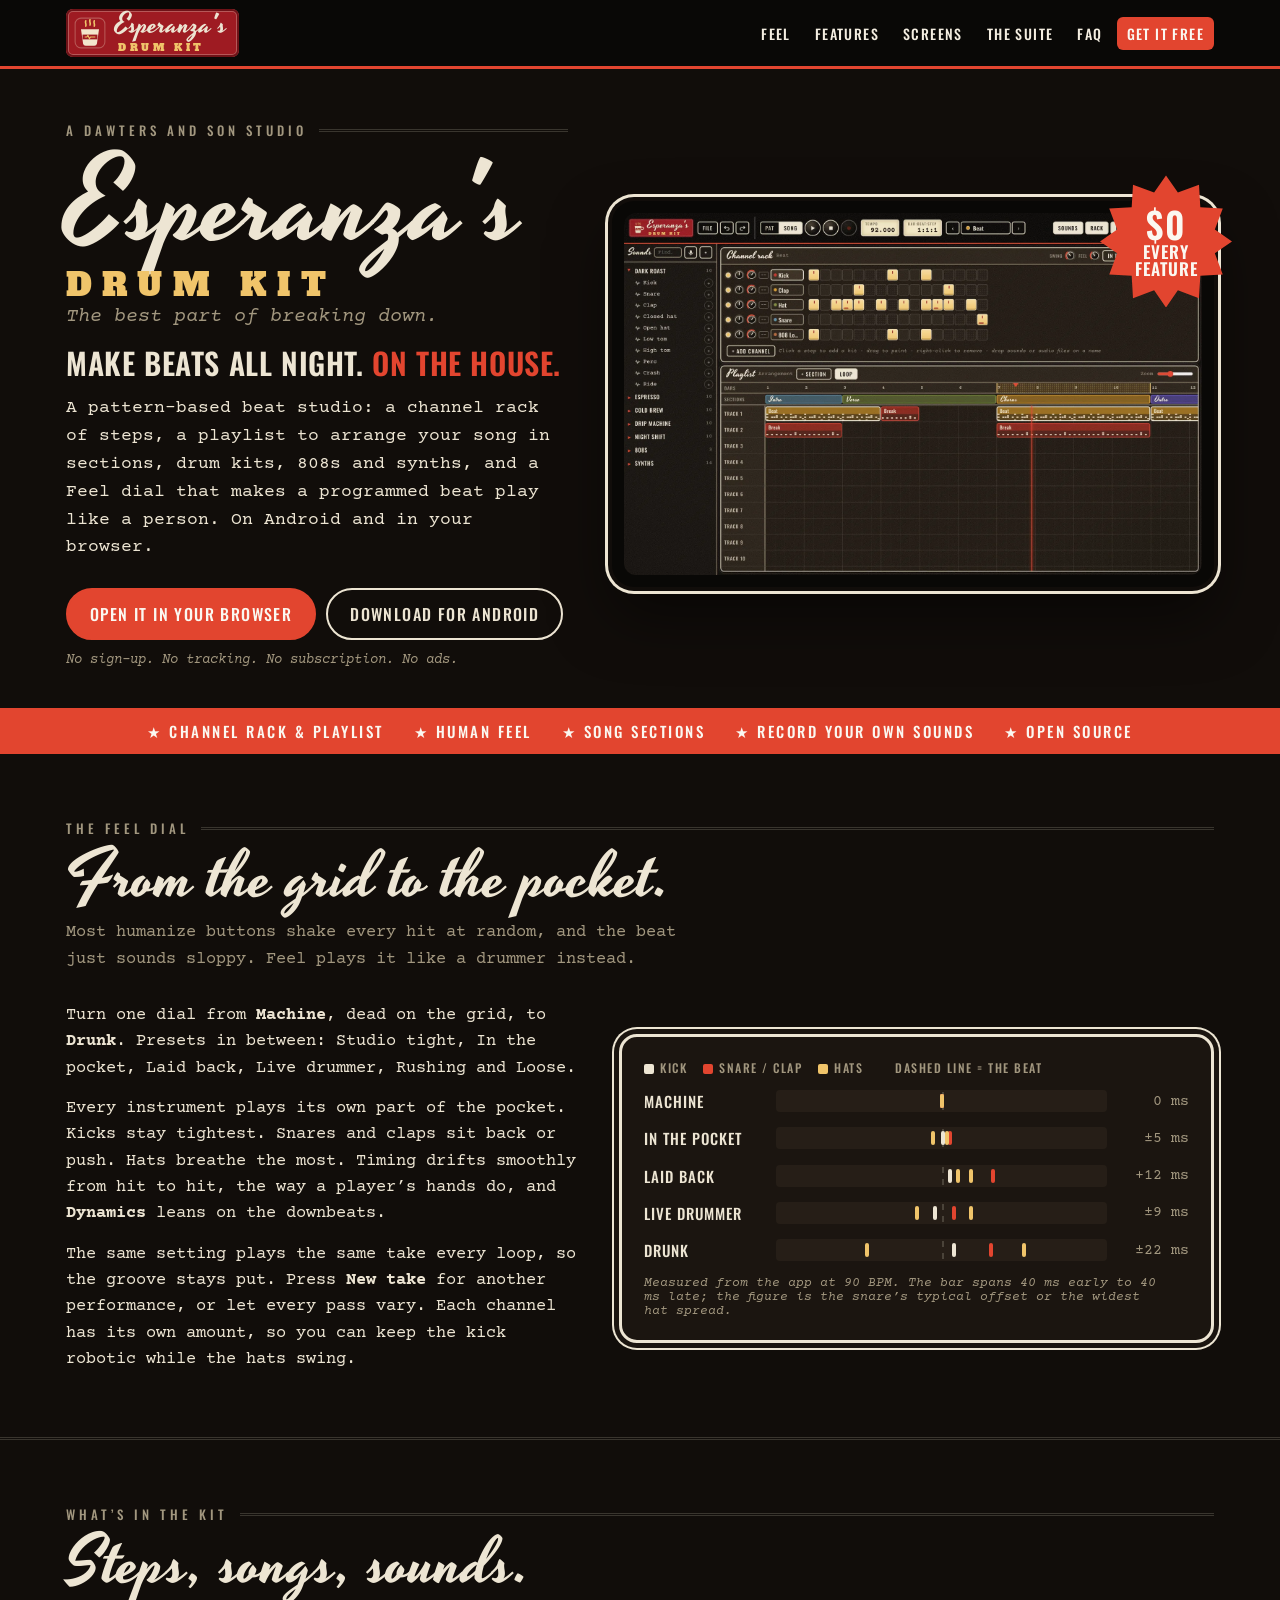
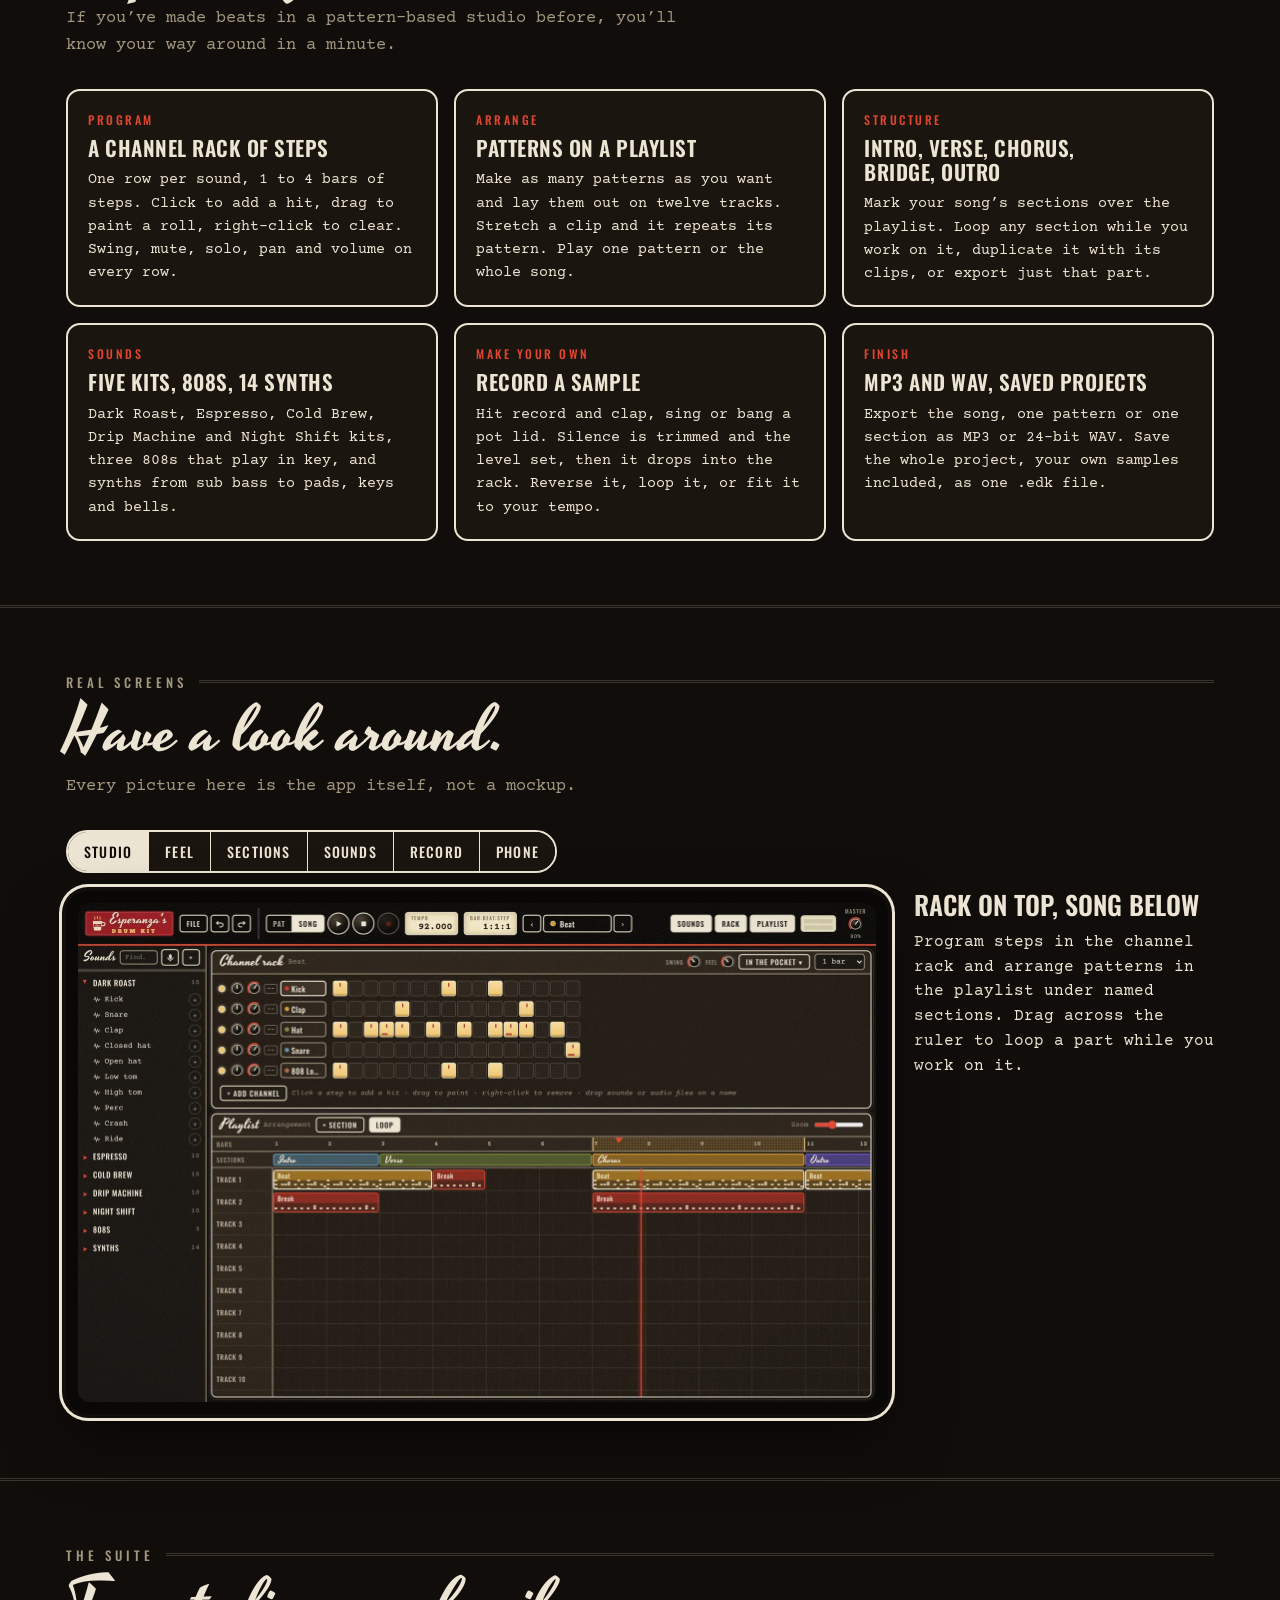
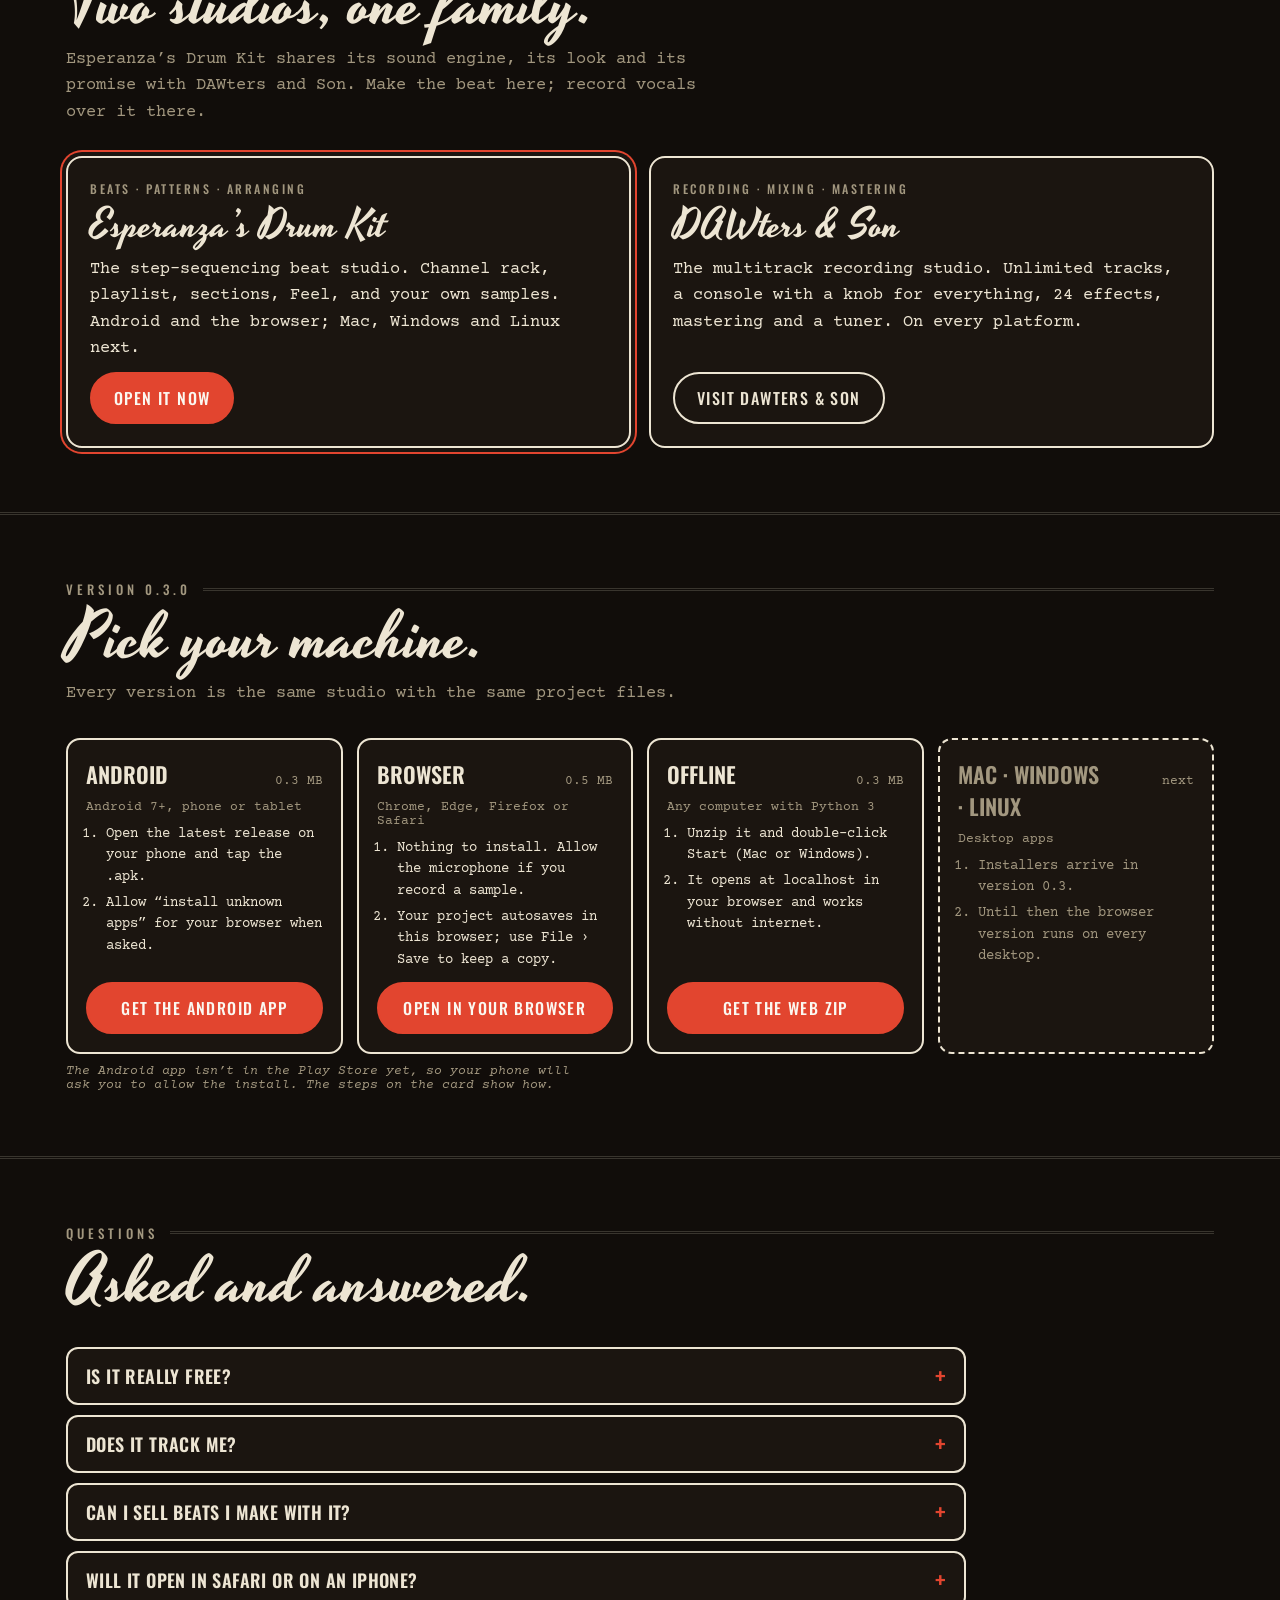
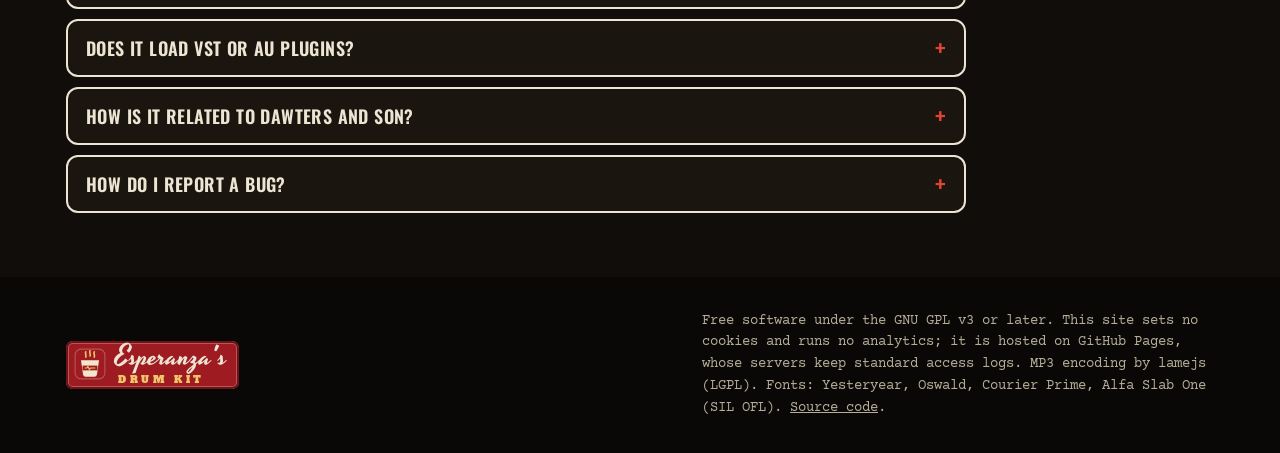
==== commit ea1b2fa5: "Esperanza's Drum Kit 0.3.0: Beat tracks in DAWters and Son; Send to DAWters - Plugin mode: when DAWt" ====
--- a/site/index.html
+++ b/site/index.html
@@ -279,7 +279,7 @@
 // Where the files live: change these lines if the project moves.
 const REPO = 'https://github.com/Esperanza-s-Drum-Kit/Esperanza-s-Drum-Kit';
 const RELEASES = REPO + '/releases';
-const V = '0.2.1';
+const V = '0.3.0';
 document.getElementById('srcLink').href = REPO;
 document.getElementById('ver').textContent = 'Version ' + V;
 const DL = [
